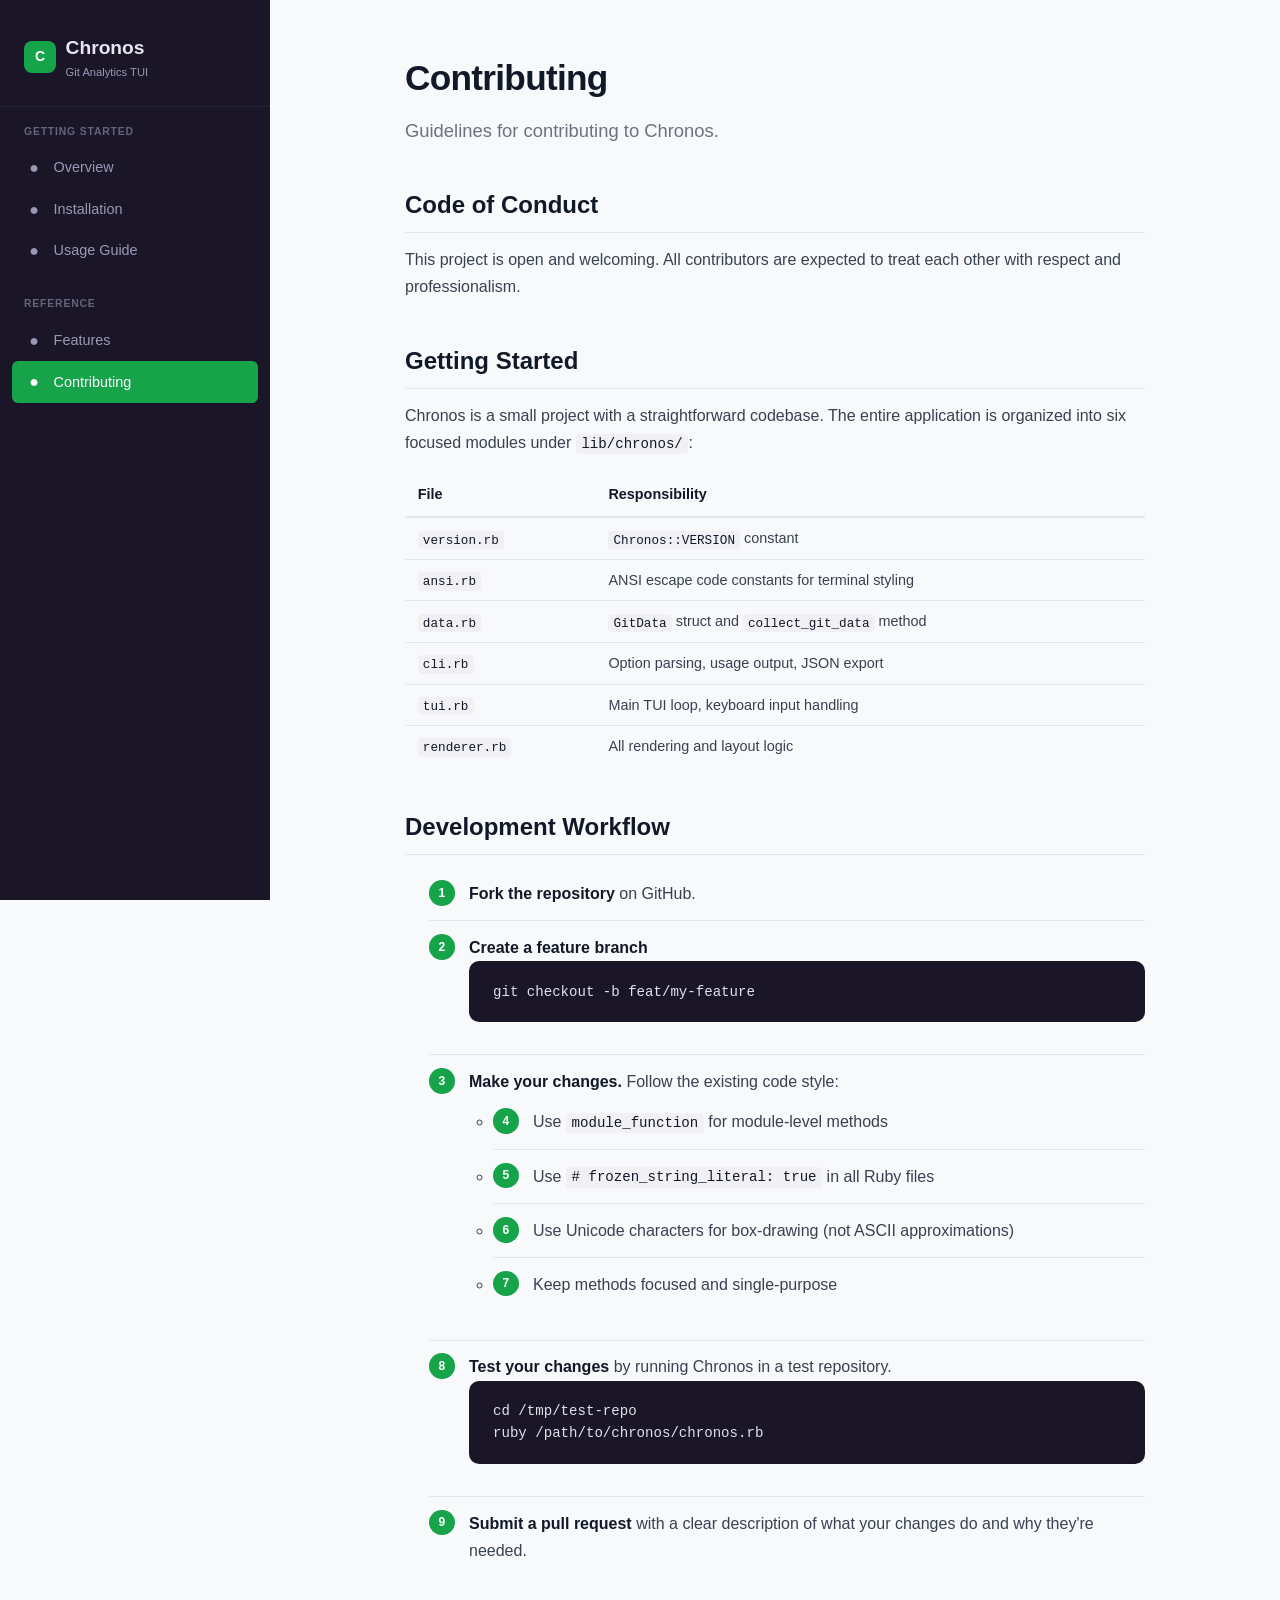
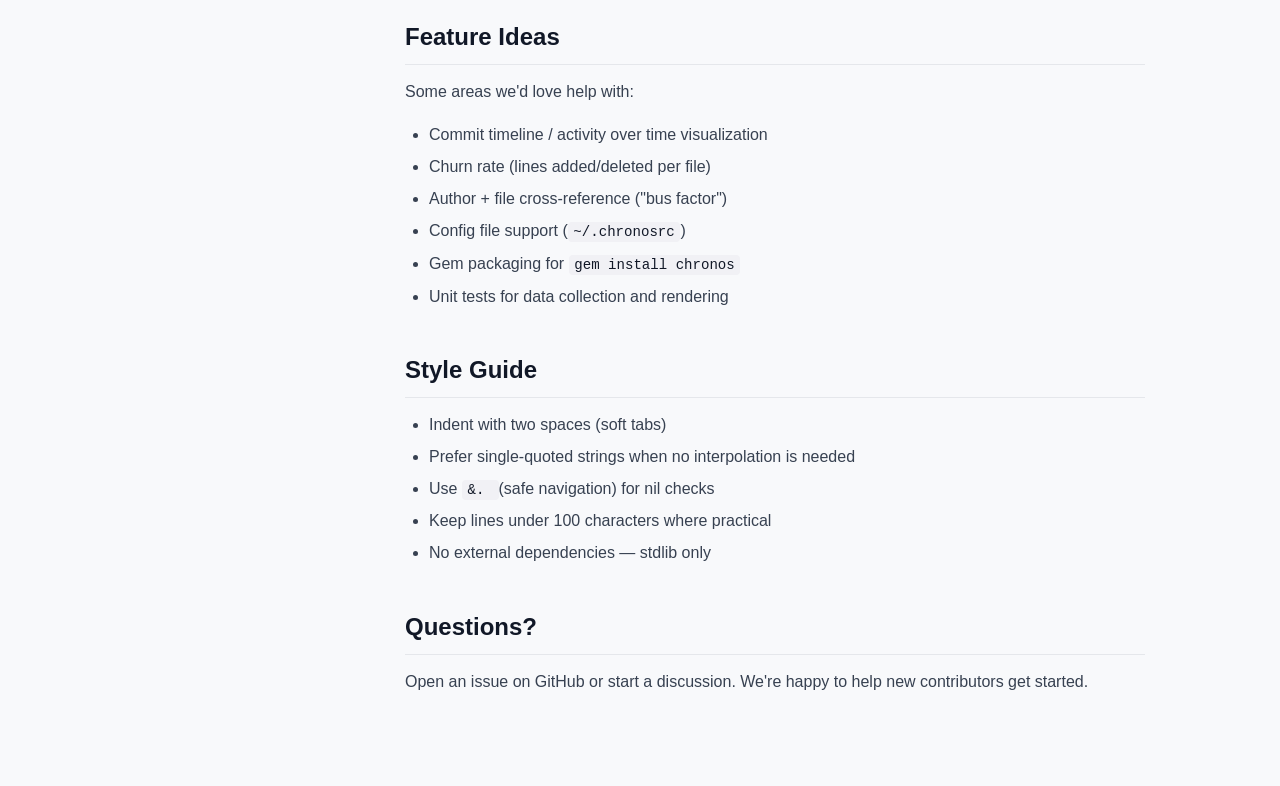
==== dcs/contributing.html @ 90f4c816 "refactor: split into lib/ and bin/, add dcs/ documentation website, make repo public" ====
<!DOCTYPE html>
<html lang="en">
<head>
  <meta charset="UTF-8">
  <meta name="viewport" content="width=device-width, initial-scale=1.0">
  <title>Contributing — Chronos</title>
  <link rel="stylesheet" href="assets/style.css">
</head>
<body>
  <aside class="sidebar">
    <div class="sidebar-logo">
      <a href="index.html">
        <div class="logo-icon">C</div>
        <div>
          <span class="logo-text">Chronos</span>
          <span class="logo-sub">Git Analytics TUI</span>
        </div>
      </a>
    </div>
    <nav class="sidebar-nav">
      <div class="nav-section">
        <div class="nav-label">Getting Started</div>
        <a href="index.html"><span class="nav-icon">&#9679;</span> Overview</a>
        <a href="installation.html"><span class="nav-icon">&#9679;</span> Installation</a>
        <a href="usage.html"><span class="nav-icon">&#9679;</span> Usage Guide</a>
      </div>
      <div class="nav-section">
        <div class="nav-label">Reference</div>
        <a href="features.html"><span class="nav-icon">&#9679;</span> Features</a>
        <a href="contributing.html" class="active"><span class="nav-icon">&#9679;</span> Contributing</a>
      </div>
    </nav>
  </aside>

  <main class="main">
    <div class="content">
      <h1>Contributing</h1>
      <p class="lead">Guidelines for contributing to Chronos.</p>

      <h2>Code of Conduct</h2>
      <p>
        This project is open and welcoming. All contributors are expected to treat each
        other with respect and professionalism.
      </p>

      <h2>Getting Started</h2>
      <p>
        Chronos is a small project with a straightforward codebase. The entire application
        is organized into six focused modules under <code>lib/chronos/</code>:
      </p>

      <table>
        <thead>
          <tr>
            <th>File</th>
            <th>Responsibility</th>
          </tr>
        </thead>
        <tbody>
          <tr>
            <td><code>version.rb</code></td>
            <td><code>Chronos::VERSION</code> constant</td>
          </tr>
          <tr>
            <td><code>ansi.rb</code></td>
            <td>ANSI escape code constants for terminal styling</td>
          </tr>
          <tr>
            <td><code>data.rb</code></td>
            <td><code>GitData</code> struct and <code>collect_git_data</code> method</td>
          </tr>
          <tr>
            <td><code>cli.rb</code></td>
            <td>Option parsing, usage output, JSON export</td>
          </tr>
          <tr>
            <td><code>tui.rb</code></td>
            <td>Main TUI loop, keyboard input handling</td>
          </tr>
          <tr>
            <td><code>renderer.rb</code></td>
            <td>All rendering and layout logic</td>
          </tr>
        </tbody>
      </table>

      <h2>Development Workflow</h2>
      <ol class="step-list">
        <li>
          <strong>Fork the repository</strong> on GitHub.
        </li>
        <li>
          <strong>Create a feature branch</strong>
          <pre><code>git checkout -b feat/my-feature</code></pre>
        </li>
        <li>
          <strong>Make your changes.</strong> Follow the existing code style:
          <ul>
            <li>Use <code>module_function</code> for module-level methods</li>
            <li>Use <code># frozen_string_literal: true</code> in all Ruby files</li>
            <li>Use Unicode characters for box-drawing (not ASCII approximations)</li>
            <li>Keep methods focused and single-purpose</li>
          </ul>
        </li>
        <li>
          <strong>Test your changes</strong> by running Chronos in a test repository.
          <pre><code>cd /tmp/test-repo
ruby /path/to/chronos/chronos.rb</code></pre>
        </li>
        <li>
          <strong>Submit a pull request</strong> with a clear description of what your
          changes do and why they're needed.
        </li>
      </ol>

      <h2>Feature Ideas</h2>
      <p>Some areas we'd love help with:</p>
      <ul>
        <li>Commit timeline / activity over time visualization</li>
        <li>Churn rate (lines added/deleted per file)</li>
        <li>Author + file cross-reference ("bus factor")</li>
        <li>Config file support (<code>~/.chronosrc</code>)</li>
        <li>Gem packaging for <code>gem install chronos</code></li>
        <li>Unit tests for data collection and rendering</li>
      </ul>

      <h2>Style Guide</h2>
      <ul>
        <li>Indent with two spaces (soft tabs)</li>
        <li>Prefer single-quoted strings when no interpolation is needed</li>
        <li>Use <code>&. </code> (safe navigation) for nil checks</li>
        <li>Keep lines under 100 characters where practical</li>
        <li>No external dependencies — stdlib only</li>
      </ul>

      <h2>Questions?</h2>
      <p>
        Open an issue on GitHub or start a discussion. We're happy to help new contributors
        get started.
      </p>
    </div>
  </main>
</body>
</html>
---- dcs/assets/style.css ----
:root {
  --sidebar-width: 270px;
  --primary: #16a34a;
  --primary-hover: #15803d;
  --primary-light: #dcfce7;
  --sidebar-bg: #1a1628;
  --sidebar-hover: #252040;
  --sidebar-text: #9d97b5;
  --sidebar-heading: #e8e5f0;
  --sidebar-active: #f0f0ff;
  --bg: #f8f9fb;
  --surface: #ffffff;
  --text: #374151;
  --text-light: #6b7280;
  --heading: #111827;
  --border: #e5e7eb;
  --code-bg: #1a1628;
  --code-text: #e2e0e8;
  --inline-code-bg: #f1f1f5;
  --max-width: 820px;
}

*, *::before, *::after {
  margin: 0;
  padding: 0;
  box-sizing: border-box;
}

html {
  font-size: 16px;
  scroll-behavior: smooth;
}

body {
  font-family: -apple-system, BlinkMacSystemFont, "Segoe UI", Roboto, "Helvetica Neue", Arial, sans-serif;
  color: var(--text);
  background: var(--bg);
  line-height: 1.7;
  display: flex;
  min-height: 100vh;
}

.sidebar {
  position: fixed;
  top: 0;
  left: 0;
  width: var(--sidebar-width);
  height: 100vh;
  background: var(--sidebar-bg);
  overflow-y: auto;
  z-index: 50;
  padding: 2rem 0;
}

.sidebar-logo {
  padding: 0 1.5rem 1.5rem;
  border-bottom: 1px solid rgba(255,255,255,0.06);
  margin-bottom: 1rem;
}

.sidebar-logo a {
  text-decoration: none;
  display: flex;
  align-items: center;
  gap: 0.6rem;
}

.sidebar-logo .logo-icon {
  width: 32px;
  height: 32px;
  background: var(--primary);
  border-radius: 8px;
  display: flex;
  align-items: center;
  justify-content: center;
  font-weight: 800;
  font-size: 14px;
  color: #fff;
  flex-shrink: 0;
}

.sidebar-logo .logo-text {
  font-size: 1.2rem;
  font-weight: 700;
  color: var(--sidebar-heading);
}

.sidebar-logo .logo-sub {
  font-size: 0.7rem;
  color: var(--sidebar-text);
  display: block;
  margin-top: -2px;
}

.sidebar-nav {
  padding: 0 0.75rem;
}

.sidebar-nav .nav-section {
  margin-bottom: 1.5rem;
}

.sidebar-nav .nav-label {
  font-size: 0.65rem;
  font-weight: 600;
  text-transform: uppercase;
  letter-spacing: 0.08em;
  color: var(--sidebar-text);
  padding: 0 0.75rem;
  margin-bottom: 0.4rem;
  opacity: 0.6;
}

.sidebar-nav a {
  display: flex;
  align-items: center;
  gap: 0.6rem;
  padding: 0.45rem 0.75rem;
  color: var(--sidebar-text);
  text-decoration: none;
  border-radius: 6px;
  font-size: 0.9rem;
  transition: all 0.15s;
}

.sidebar-nav a:hover {
  background: var(--sidebar-hover);
  color: var(--sidebar-heading);
}

.sidebar-nav a.active {
  background: var(--primary);
  color: #fff;
  font-weight: 500;
}

.sidebar-nav a .nav-icon {
  width: 20px;
  text-align: center;
  font-size: 1rem;
  flex-shrink: 0;
}

.main {
  margin-left: var(--sidebar-width);
  flex: 1;
  min-height: 100vh;
  padding: 0;
}

.content {
  max-width: var(--max-width);
  margin: 0 auto;
  padding: 3rem 2.5rem 5rem;
}

.content h1 {
  font-size: 2.2rem;
  font-weight: 700;
  color: var(--heading);
  margin-bottom: 0.5rem;
  letter-spacing: -0.02em;
}

.content h1 + .lead {
  font-size: 1.15rem;
  color: var(--text-light);
  margin-bottom: 2.5rem;
  line-height: 1.6;
}

.content h2 {
  font-size: 1.5rem;
  font-weight: 600;
  color: var(--heading);
  margin-top: 2.5rem;
  margin-bottom: 0.8rem;
  padding-bottom: 0.4rem;
  border-bottom: 1px solid var(--border);
}

.content h3 {
  font-size: 1.15rem;
  font-weight: 600;
  color: var(--heading);
  margin-top: 1.8rem;
  margin-bottom: 0.5rem;
}

.content p {
  margin-bottom: 1rem;
}

.content a {
  color: var(--primary);
  text-decoration: none;
}

.content a:hover {
  text-decoration: underline;
}

.content ul, .content ol {
  margin-bottom: 1rem;
  padding-left: 1.5rem;
}

.content li {
  margin-bottom: 0.3rem;
}

.content strong {
  font-weight: 600;
  color: var(--heading);
}

.content code {
  font-family: "SF Mono", "Fira Code", "Fira Mono", Menlo, Consolas, monospace;
  font-size: 0.88em;
  background: var(--inline-code-bg);
  padding: 0.15em 0.4em;
  border-radius: 4px;
  color: var(--heading);
}

.content pre {
  background: var(--code-bg);
  color: var(--code-text);
  padding: 1.2rem 1.5rem;
  border-radius: 10px;
  overflow-x: auto;
  margin-bottom: 1.2rem;
  font-size: 0.88rem;
  line-height: 1.6;
  font-family: "SF Mono", "Fira Code", "Fira Mono", Menlo, Consolas, monospace;
}

.content pre code {
  background: none;
  padding: 0;
  color: inherit;
  font-size: inherit;
  border-radius: 0;
}

.content blockquote {
  border-left: 3px solid var(--primary);
  background: var(--primary-light);
  padding: 0.8rem 1.2rem;
  margin-bottom: 1rem;
  border-radius: 0 8px 8px 0;
  color: var(--text);
}

.content blockquote strong {
  color: var(--heading);
}

.content hr {
  border: none;
  border-top: 1px solid var(--border);
  margin: 2rem 0;
}

.content table {
  width: 100%;
  border-collapse: collapse;
  margin-bottom: 1.2rem;
  font-size: 0.9rem;
}

.content table th {
  text-align: left;
  font-weight: 600;
  padding: 0.6rem 0.8rem;
  border-bottom: 2px solid var(--border);
  color: var(--heading);
}

.content table td {
  padding: 0.5rem 0.8rem;
  border-bottom: 1px solid var(--border);
}

.content table tr:last-child td {
  border-bottom: none;
}

.feature-grid {
  display: grid;
  grid-template-columns: repeat(auto-fill, minmax(220px, 1fr));
  gap: 1rem;
  margin: 1.5rem 0;
}

.feature-card {
  background: var(--surface);
  border: 1px solid var(--border);
  border-radius: 10px;
  padding: 1.3rem;
  transition: box-shadow 0.2s, transform 0.2s;
}

.feature-card:hover {
  box-shadow: 0 4px 12px rgba(0,0,0,0.06);
  transform: translateY(-1px);
}

.feature-card .icon {
  font-size: 1.5rem;
  margin-bottom: 0.5rem;
}

.feature-card h3 {
  font-size: 0.95rem;
  font-weight: 600;
  margin-bottom: 0.3rem;
  margin-top: 0;
  border: none;
}

.feature-card p {
  font-size: 0.85rem;
  color: var(--text-light);
  margin-bottom: 0;
}

.step-list {
  list-style: none;
  padding: 0;
  counter-reset: step;
}

.step-list li {
  counter-increment: step;
  padding: 0.8rem 0 0.8rem 2.5rem;
  position: relative;
  margin-bottom: 0;
  border-bottom: 1px solid var(--border);
}

.step-list li::before {
  content: counter(step);
  position: absolute;
  left: 0;
  top: 0.8rem;
  width: 1.6rem;
  height: 1.6rem;
  background: var(--primary);
  color: #fff;
  border-radius: 50%;
  display: flex;
  align-items: center;
  justify-content: center;
  font-size: 0.75rem;
  font-weight: 700;
}

.step-list li:last-child {
  border-bottom: none;
}

.key-grid {
  display: grid;
  grid-template-columns: auto 1fr;
  gap: 0;
  margin: 1rem 0;
  border: 1px solid var(--border);
  border-radius: 8px;
  overflow: hidden;
}

.key-grid .key {
  font-family: "SF Mono", "Fira Code", monospace;
  font-size: 0.85rem;
  padding: 0.5rem 1rem;
  background: var(--inline-code-bg);
  font-weight: 600;
  border-bottom: 1px solid var(--border);
  border-right: 1px solid var(--border);
  white-space: nowrap;
}

.key-grid .desc {
  padding: 0.5rem 1rem;
  border-bottom: 1px solid var(--border);
  font-size: 0.9rem;
}

.key-grid .key:last-child, .key-grid .desc:last-child {
  border-bottom: none;
}

@media (max-width: 768px) {
  .sidebar {
    position: relative;
    width: 100%;
    height: auto;
    padding: 1rem 0;
  }

  .sidebar-logo {
    padding-bottom: 1rem;
  }

  .sidebar-nav {
    display: flex;
    flex-wrap: wrap;
    gap: 0;
  }

  .sidebar-nav .nav-section {
    margin-bottom: 0;
    width: 100%;
  }

  .sidebar-nav a {
    display: inline-block;
    padding: 0.3rem 0.75rem;
    font-size: 0.85rem;
  }

  .main {
    margin-left: 0;
  }

  .content {
    padding: 2rem 1.5rem;
  }

  .feature-grid {
    grid-template-columns: 1fr;
  }
}
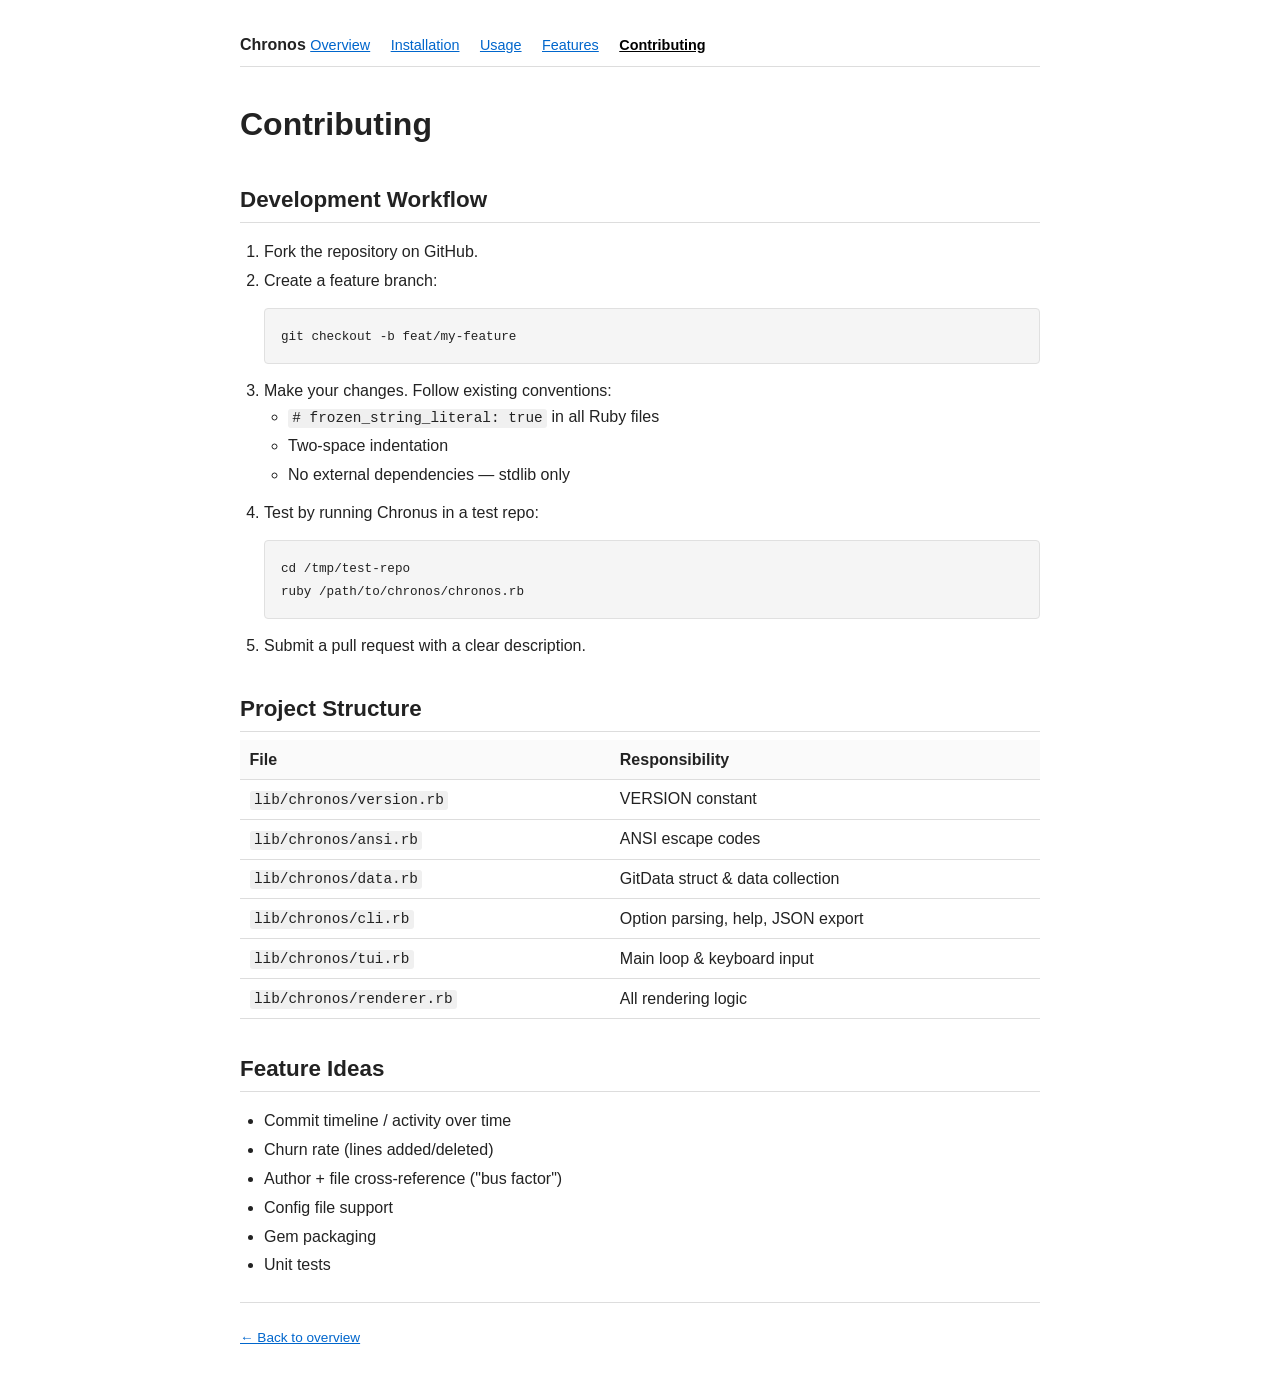
==== commit 722d99e3: "style: simplify dcs website to plain white generic look" ====
--- a/dcs/contributing.html
+++ b/dcs/contributing.html
@@ -7,138 +7,62 @@
   <link rel="stylesheet" href="assets/style.css">
 </head>
 <body>
-  <aside class="sidebar">
-    <div class="sidebar-logo">
-      <a href="index.html">
-        <div class="logo-icon">C</div>
-        <div>
-          <span class="logo-text">Chronos</span>
-          <span class="logo-sub">Git Analytics TUI</span>
-        </div>
-      </a>
-    </div>
-    <nav class="sidebar-nav">
-      <div class="nav-section">
-        <div class="nav-label">Getting Started</div>
-        <a href="index.html"><span class="nav-icon">&#9679;</span> Overview</a>
-        <a href="installation.html"><span class="nav-icon">&#9679;</span> Installation</a>
-        <a href="usage.html"><span class="nav-icon">&#9679;</span> Usage Guide</a>
-      </div>
-      <div class="nav-section">
-        <div class="nav-label">Reference</div>
-        <a href="features.html"><span class="nav-icon">&#9679;</span> Features</a>
-        <a href="contributing.html" class="active"><span class="nav-icon">&#9679;</span> Contributing</a>
-      </div>
-    </nav>
-  </aside>
+  <nav>
+    <strong>Chronos</strong>
+    <a href="index.html">Overview</a>
+    <a href="installation.html">Installation</a>
+    <a href="usage.html">Usage</a>
+    <a href="features.html">Features</a>
+    <a href="contributing.html" class="active">Contributing</a>
+  </nav>
 
-  <main class="main">
-    <div class="content">
-      <h1>Contributing</h1>
-      <p class="lead">Guidelines for contributing to Chronos.</p>
+  <h1>Contributing</h1>
 
-      <h2>Code of Conduct</h2>
-      <p>
-        This project is open and welcoming. All contributors are expected to treat each
-        other with respect and professionalism.
-      </p>
+  <h2>Development Workflow</h2>
+  <ol>
+    <li>Fork the repository on GitHub.</li>
+    <li>
+      Create a feature branch:
+      <pre><code>git checkout -b feat/my-feature</code></pre>
+    </li>
+    <li>
+      Make your changes. Follow existing conventions:
+      <ul>
+        <li><code># frozen_string_literal: true</code> in all Ruby files</li>
+        <li>Two-space indentation</li>
+        <li>No external dependencies &mdash; stdlib only</li>
+      </ul>
+    </li>
+    <li>
+      Test by running Chronus in a test repo:
+      <pre><code>cd /tmp/test-repo
+ruby /path/to/chronos/chronos.rb</code></pre>
+    </li>
+    <li>Submit a pull request with a clear description.</li>
+  </ol>
 
-      <h2>Getting Started</h2>
-      <p>
-        Chronos is a small project with a straightforward codebase. The entire application
-        is organized into six focused modules under <code>lib/chronos/</code>:
-      </p>
+  <h2>Project Structure</h2>
+  <table>
+    <tr><th>File</th><th>Responsibility</th></tr>
+    <tr><td><code>lib/chronos/version.rb</code></td><td>VERSION constant</td></tr>
+    <tr><td><code>lib/chronos/ansi.rb</code></td><td>ANSI escape codes</td></tr>
+    <tr><td><code>lib/chronos/data.rb</code></td><td>GitData struct &amp; data collection</td></tr>
+    <tr><td><code>lib/chronos/cli.rb</code></td><td>Option parsing, help, JSON export</td></tr>
+    <tr><td><code>lib/chronos/tui.rb</code></td><td>Main loop &amp; keyboard input</td></tr>
+    <tr><td><code>lib/chronos/renderer.rb</code></td><td>All rendering logic</td></tr>
+  </table>
 
-      <table>
-        <thead>
-          <tr>
-            <th>File</th>
-            <th>Responsibility</th>
-          </tr>
-        </thead>
-        <tbody>
-          <tr>
-            <td><code>version.rb</code></td>
-            <td><code>Chronos::VERSION</code> constant</td>
-          </tr>
-          <tr>
-            <td><code>ansi.rb</code></td>
-            <td>ANSI escape code constants for terminal styling</td>
-          </tr>
-          <tr>
-            <td><code>data.rb</code></td>
-            <td><code>GitData</code> struct and <code>collect_git_data</code> method</td>
-          </tr>
-          <tr>
-            <td><code>cli.rb</code></td>
-            <td>Option parsing, usage output, JSON export</td>
-          </tr>
-          <tr>
-            <td><code>tui.rb</code></td>
-            <td>Main TUI loop, keyboard input handling</td>
-          </tr>
-          <tr>
-            <td><code>renderer.rb</code></td>
-            <td>All rendering and layout logic</td>
-          </tr>
-        </tbody>
-      </table>
+  <h2>Feature Ideas</h2>
+  <ul>
+    <li>Commit timeline / activity over time</li>
+    <li>Churn rate (lines added/deleted)</li>
+    <li>Author + file cross-reference ("bus factor")</li>
+    <li>Config file support</li>
+    <li>Gem packaging</li>
+    <li>Unit tests</li>
+  </ul>
 
-      <h2>Development Workflow</h2>
-      <ol class="step-list">
-        <li>
-          <strong>Fork the repository</strong> on GitHub.
-        </li>
-        <li>
-          <strong>Create a feature branch</strong>
-          <pre><code>git checkout -b feat/my-feature</code></pre>
-        </li>
-        <li>
-          <strong>Make your changes.</strong> Follow the existing code style:
-          <ul>
-            <li>Use <code>module_function</code> for module-level methods</li>
-            <li>Use <code># frozen_string_literal: true</code> in all Ruby files</li>
-            <li>Use Unicode characters for box-drawing (not ASCII approximations)</li>
-            <li>Keep methods focused and single-purpose</li>
-          </ul>
-        </li>
-        <li>
-          <strong>Test your changes</strong> by running Chronos in a test repository.
-          <pre><code>cd /tmp/test-repo
-ruby /path/to/chronos/chronos.rb</code></pre>
-        </li>
-        <li>
-          <strong>Submit a pull request</strong> with a clear description of what your
-          changes do and why they're needed.
-        </li>
-      </ol>
-
-      <h2>Feature Ideas</h2>
-      <p>Some areas we'd love help with:</p>
-      <ul>
-        <li>Commit timeline / activity over time visualization</li>
-        <li>Churn rate (lines added/deleted per file)</li>
-        <li>Author + file cross-reference ("bus factor")</li>
-        <li>Config file support (<code>~/.chronosrc</code>)</li>
-        <li>Gem packaging for <code>gem install chronos</code></li>
-        <li>Unit tests for data collection and rendering</li>
-      </ul>
-
-      <h2>Style Guide</h2>
-      <ul>
-        <li>Indent with two spaces (soft tabs)</li>
-        <li>Prefer single-quoted strings when no interpolation is needed</li>
-        <li>Use <code>&. </code> (safe navigation) for nil checks</li>
-        <li>Keep lines under 100 characters where practical</li>
-        <li>No external dependencies — stdlib only</li>
-      </ul>
-
-      <h2>Questions?</h2>
-      <p>
-        Open an issue on GitHub or start a discussion. We're happy to help new contributors
-        get started.
-      </p>
-    </div>
-  </main>
+  <hr>
+  <p style="color:#888;font-size:0.85rem;"><a href="index.html">&larr; Back to overview</a></p>
 </body>
 </html>
--- a/dcs/assets/style.css
+++ b/dcs/assets/style.css
@@ -1,434 +1,55 @@
-:root {
-  --sidebar-width: 270px;
-  --primary: #16a34a;
-  --primary-hover: #15803d;
-  --primary-light: #dcfce7;
-  --sidebar-bg: #1a1628;
-  --sidebar-hover: #252040;
-  --sidebar-text: #9d97b5;
-  --sidebar-heading: #e8e5f0;
-  --sidebar-active: #f0f0ff;
-  --bg: #f8f9fb;
-  --surface: #ffffff;
-  --text: #374151;
-  --text-light: #6b7280;
-  --heading: #111827;
-  --border: #e5e7eb;
-  --code-bg: #1a1628;
-  --code-text: #e2e0e8;
-  --inline-code-bg: #f1f1f5;
-  --max-width: 820px;
-}
-
-*, *::before, *::after {
-  margin: 0;
-  padding: 0;
-  box-sizing: border-box;
-}
-
-html {
-  font-size: 16px;
-  scroll-behavior: smooth;
-}
-
 body {
-  font-family: -apple-system, BlinkMacSystemFont, "Segoe UI", Roboto, "Helvetica Neue", Arial, sans-serif;
-  color: var(--text);
-  background: var(--bg);
-  line-height: 1.7;
-  display: flex;
-  min-height: 100vh;
-}
-
-.sidebar {
-  position: fixed;
-  top: 0;
-  left: 0;
-  width: var(--sidebar-width);
-  height: 100vh;
-  background: var(--sidebar-bg);
-  overflow-y: auto;
-  z-index: 50;
-  padding: 2rem 0;
-}
-
-.sidebar-logo {
-  padding: 0 1.5rem 1.5rem;
-  border-bottom: 1px solid rgba(255,255,255,0.06);
-  margin-bottom: 1rem;
-}
-
-.sidebar-logo a {
-  text-decoration: none;
-  display: flex;
-  align-items: center;
-  gap: 0.6rem;
-}
-
-.sidebar-logo .logo-icon {
-  width: 32px;
-  height: 32px;
-  background: var(--primary);
-  border-radius: 8px;
-  display: flex;
-  align-items: center;
-  justify-content: center;
-  font-weight: 800;
-  font-size: 14px;
-  color: #fff;
-  flex-shrink: 0;
-}
-
-.sidebar-logo .logo-text {
-  font-size: 1.2rem;
-  font-weight: 700;
-  color: var(--sidebar-heading);
-}
-
-.sidebar-logo .logo-sub {
-  font-size: 0.7rem;
-  color: var(--sidebar-text);
-  display: block;
-  margin-top: -2px;
-}
-
-.sidebar-nav {
-  padding: 0 0.75rem;
-}
-
-.sidebar-nav .nav-section {
-  margin-bottom: 1.5rem;
-}
-
-.sidebar-nav .nav-label {
-  font-size: 0.65rem;
-  font-weight: 600;
-  text-transform: uppercase;
-  letter-spacing: 0.08em;
-  color: var(--sidebar-text);
-  padding: 0 0.75rem;
-  margin-bottom: 0.4rem;
-  opacity: 0.6;
-}
-
-.sidebar-nav a {
-  display: flex;
-  align-items: center;
-  gap: 0.6rem;
-  padding: 0.45rem 0.75rem;
-  color: var(--sidebar-text);
-  text-decoration: none;
-  border-radius: 6px;
-  font-size: 0.9rem;
-  transition: all 0.15s;
-}
-
-.sidebar-nav a:hover {
-  background: var(--sidebar-hover);
-  color: var(--sidebar-heading);
-}
-
-.sidebar-nav a.active {
-  background: var(--primary);
-  color: #fff;
-  font-weight: 500;
-}
-
-.sidebar-nav a .nav-icon {
-  width: 20px;
-  text-align: center;
-  font-size: 1rem;
-  flex-shrink: 0;
-}
-
-.main {
-  margin-left: var(--sidebar-width);
-  flex: 1;
-  min-height: 100vh;
-  padding: 0;
-}
-
-.content {
-  max-width: var(--max-width);
+  font-family: -apple-system, BlinkMacSystemFont, "Segoe UI", Roboto, sans-serif;
+  max-width: 800px;
   margin: 0 auto;
-  padding: 3rem 2.5rem 5rem;
-}
-
-.content h1 {
-  font-size: 2.2rem;
-  font-weight: 700;
-  color: var(--heading);
-  margin-bottom: 0.5rem;
-  letter-spacing: -0.02em;
-}
-
-.content h1 + .lead {
-  font-size: 1.15rem;
-  color: var(--text-light);
-  margin-bottom: 2.5rem;
+  padding: 2rem;
+  background: #fff;
+  color: #222;
   line-height: 1.6;
 }
 
-.content h2 {
-  font-size: 1.5rem;
-  font-weight: 600;
-  color: var(--heading);
-  margin-top: 2.5rem;
-  margin-bottom: 0.8rem;
-  padding-bottom: 0.4rem;
-  border-bottom: 1px solid var(--border);
+h1 { font-size: 2rem; margin-bottom: 0.3rem; }
+h2 { font-size: 1.4rem; margin-top: 2rem; margin-bottom: 0.5rem; border-bottom: 1px solid #ddd; padding-bottom: 0.3rem; }
+h3 { font-size: 1.1rem; margin-top: 1.5rem; margin-bottom: 0.3rem; }
+p { margin-bottom: 0.8rem; }
+a { color: #06c; }
+a:hover { text-decoration: underline; }
+
+pre {
+  background: #f5f5f5;
+  padding: 1rem;
+  overflow-x: auto;
+  font-size: 0.88rem;
+  border: 1px solid #e0e0e0;
+  border-radius: 4px;
 }
 
-.content h3 {
-  font-size: 1.15rem;
-  font-weight: 600;
-  color: var(--heading);
-  margin-top: 1.8rem;
-  margin-bottom: 0.5rem;
+code {
+  font-family: "SF Mono", "Fira Code", Menlo, Consolas, monospace;
+  background: #f0f0f0;
+  padding: 0.1em 0.3em;
+  border-radius: 3px;
+  font-size: 0.9em;
 }
 
-.content p {
-  margin-bottom: 1rem;
+pre code { background: none; padding: 0; }
+
+ul, ol { margin-bottom: 0.8rem; padding-left: 1.5rem; }
+li { margin-bottom: 0.2rem; }
+
+table { width: 100%; border-collapse: collapse; margin-bottom: 1rem; }
+table th, table td { padding: 0.4rem 0.6rem; text-align: left; border-bottom: 1px solid #ddd; }
+table th { font-weight: 600; background: #fafafa; }
+
+blockquote {
+  border-left: 3px solid #ccc;
+  padding: 0.5rem 1rem;
+  margin-bottom: 0.8rem;
+  background: #fafafa;
 }
 
-.content a {
-  color: var(--primary);
-  text-decoration: none;
-}
+hr { border: none; border-top: 1px solid #ddd; margin: 1.5rem 0; }
 
-.content a:hover {
-  text-decoration: underline;
-}
-
-.content ul, .content ol {
-  margin-bottom: 1rem;
-  padding-left: 1.5rem;
-}
-
-.content li {
-  margin-bottom: 0.3rem;
-}
-
-.content strong {
-  font-weight: 600;
-  color: var(--heading);
-}
-
-.content code {
-  font-family: "SF Mono", "Fira Code", "Fira Mono", Menlo, Consolas, monospace;
-  font-size: 0.88em;
-  background: var(--inline-code-bg);
-  padding: 0.15em 0.4em;
-  border-radius: 4px;
-  color: var(--heading);
-}
-
-.content pre {
-  background: var(--code-bg);
-  color: var(--code-text);
-  padding: 1.2rem 1.5rem;
-  border-radius: 10px;
-  overflow-x: auto;
-  margin-bottom: 1.2rem;
-  font-size: 0.88rem;
-  line-height: 1.6;
-  font-family: "SF Mono", "Fira Code", "Fira Mono", Menlo, Consolas, monospace;
-}
-
-.content pre code {
-  background: none;
-  padding: 0;
-  color: inherit;
-  font-size: inherit;
-  border-radius: 0;
-}
-
-.content blockquote {
-  border-left: 3px solid var(--primary);
-  background: var(--primary-light);
-  padding: 0.8rem 1.2rem;
-  margin-bottom: 1rem;
-  border-radius: 0 8px 8px 0;
-  color: var(--text);
-}
-
-.content blockquote strong {
-  color: var(--heading);
-}
-
-.content hr {
-  border: none;
-  border-top: 1px solid var(--border);
-  margin: 2rem 0;
-}
-
-.content table {
-  width: 100%;
-  border-collapse: collapse;
-  margin-bottom: 1.2rem;
-  font-size: 0.9rem;
-}
-
-.content table th {
-  text-align: left;
-  font-weight: 600;
-  padding: 0.6rem 0.8rem;
-  border-bottom: 2px solid var(--border);
-  color: var(--heading);
-}
-
-.content table td {
-  padding: 0.5rem 0.8rem;
-  border-bottom: 1px solid var(--border);
-}
-
-.content table tr:last-child td {
-  border-bottom: none;
-}
-
-.feature-grid {
-  display: grid;
-  grid-template-columns: repeat(auto-fill, minmax(220px, 1fr));
-  gap: 1rem;
-  margin: 1.5rem 0;
-}
-
-.feature-card {
-  background: var(--surface);
-  border: 1px solid var(--border);
-  border-radius: 10px;
-  padding: 1.3rem;
-  transition: box-shadow 0.2s, transform 0.2s;
-}
-
-.feature-card:hover {
-  box-shadow: 0 4px 12px rgba(0,0,0,0.06);
-  transform: translateY(-1px);
-}
-
-.feature-card .icon {
-  font-size: 1.5rem;
-  margin-bottom: 0.5rem;
-}
-
-.feature-card h3 {
-  font-size: 0.95rem;
-  font-weight: 600;
-  margin-bottom: 0.3rem;
-  margin-top: 0;
-  border: none;
-}
-
-.feature-card p {
-  font-size: 0.85rem;
-  color: var(--text-light);
-  margin-bottom: 0;
-}
-
-.step-list {
-  list-style: none;
-  padding: 0;
-  counter-reset: step;
-}
-
-.step-list li {
-  counter-increment: step;
-  padding: 0.8rem 0 0.8rem 2.5rem;
-  position: relative;
-  margin-bottom: 0;
-  border-bottom: 1px solid var(--border);
-}
-
-.step-list li::before {
-  content: counter(step);
-  position: absolute;
-  left: 0;
-  top: 0.8rem;
-  width: 1.6rem;
-  height: 1.6rem;
-  background: var(--primary);
-  color: #fff;
-  border-radius: 50%;
-  display: flex;
-  align-items: center;
-  justify-content: center;
-  font-size: 0.75rem;
-  font-weight: 700;
-}
-
-.step-list li:last-child {
-  border-bottom: none;
-}
-
-.key-grid {
-  display: grid;
-  grid-template-columns: auto 1fr;
-  gap: 0;
-  margin: 1rem 0;
-  border: 1px solid var(--border);
-  border-radius: 8px;
-  overflow: hidden;
-}
-
-.key-grid .key {
-  font-family: "SF Mono", "Fira Code", monospace;
-  font-size: 0.85rem;
-  padding: 0.5rem 1rem;
-  background: var(--inline-code-bg);
-  font-weight: 600;
-  border-bottom: 1px solid var(--border);
-  border-right: 1px solid var(--border);
-  white-space: nowrap;
-}
-
-.key-grid .desc {
-  padding: 0.5rem 1rem;
-  border-bottom: 1px solid var(--border);
-  font-size: 0.9rem;
-}
-
-.key-grid .key:last-child, .key-grid .desc:last-child {
-  border-bottom: none;
-}
-
-@media (max-width: 768px) {
-  .sidebar {
-    position: relative;
-    width: 100%;
-    height: auto;
-    padding: 1rem 0;
-  }
-
-  .sidebar-logo {
-    padding-bottom: 1rem;
-  }
-
-  .sidebar-nav {
-    display: flex;
-    flex-wrap: wrap;
-    gap: 0;
-  }
-
-  .sidebar-nav .nav-section {
-    margin-bottom: 0;
-    width: 100%;
-  }
-
-  .sidebar-nav a {
-    display: inline-block;
-    padding: 0.3rem 0.75rem;
-    font-size: 0.85rem;
-  }
-
-  .main {
-    margin-left: 0;
-  }
-
-  .content {
-    padding: 2rem 1.5rem;
-  }
-
-  .feature-grid {
-    grid-template-columns: 1fr;
-  }
-}
+nav { margin-bottom: 2rem; padding-bottom: 0.5rem; border-bottom: 1px solid #ddd; }
+nav a { margin-right: 1rem; font-size: 0.9rem; }
+nav a.active { font-weight: 600; color: #000; }
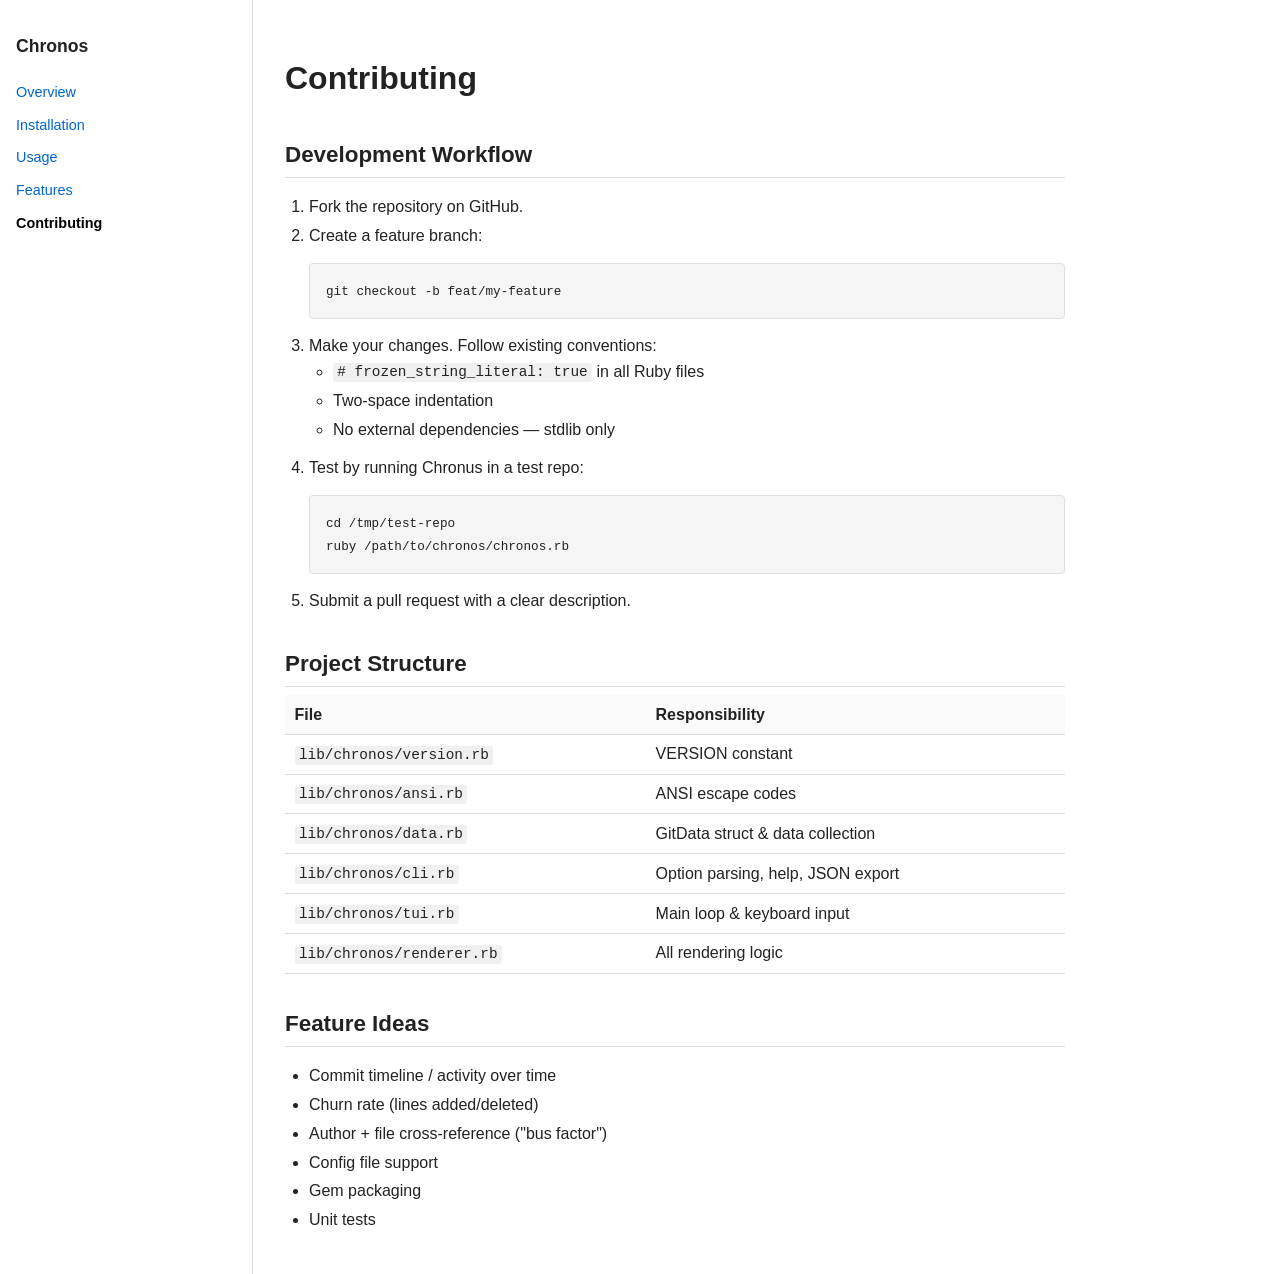
==== commit d3f907c2: "style: add plain white sidebar layout" ====
--- a/dcs/contributing.html
+++ b/dcs/contributing.html
@@ -7,62 +7,60 @@
   <link rel="stylesheet" href="assets/style.css">
 </head>
 <body>
-  <nav>
+  <div class="sidebar">
     <strong>Chronos</strong>
     <a href="index.html">Overview</a>
     <a href="installation.html">Installation</a>
     <a href="usage.html">Usage</a>
     <a href="features.html">Features</a>
     <a href="contributing.html" class="active">Contributing</a>
-  </nav>
+  </div>
+  <div class="main">
+    <h1>Contributing</h1>
 
-  <h1>Contributing</h1>
+    <h2>Development Workflow</h2>
+    <ol>
+      <li>Fork the repository on GitHub.</li>
+      <li>
+        Create a feature branch:
+        <pre><code>git checkout -b feat/my-feature</code></pre>
+      </li>
+      <li>
+        Make your changes. Follow existing conventions:
+        <ul>
+          <li><code># frozen_string_literal: true</code> in all Ruby files</li>
+          <li>Two-space indentation</li>
+          <li>No external dependencies &mdash; stdlib only</li>
+        </ul>
+      </li>
+      <li>
+        Test by running Chronus in a test repo:
+        <pre><code>cd /tmp/test-repo
+ruby /path/to/chronos/chronos.rb</code></pre>
+      </li>
+      <li>Submit a pull request with a clear description.</li>
+    </ol>
 
-  <h2>Development Workflow</h2>
-  <ol>
-    <li>Fork the repository on GitHub.</li>
-    <li>
-      Create a feature branch:
-      <pre><code>git checkout -b feat/my-feature</code></pre>
-    </li>
-    <li>
-      Make your changes. Follow existing conventions:
-      <ul>
-        <li><code># frozen_string_literal: true</code> in all Ruby files</li>
-        <li>Two-space indentation</li>
-        <li>No external dependencies &mdash; stdlib only</li>
-      </ul>
-    </li>
-    <li>
-      Test by running Chronus in a test repo:
-      <pre><code>cd /tmp/test-repo
-ruby /path/to/chronos/chronos.rb</code></pre>
-    </li>
-    <li>Submit a pull request with a clear description.</li>
-  </ol>
+    <h2>Project Structure</h2>
+    <table>
+      <tr><th>File</th><th>Responsibility</th></tr>
+      <tr><td><code>lib/chronos/version.rb</code></td><td>VERSION constant</td></tr>
+      <tr><td><code>lib/chronos/ansi.rb</code></td><td>ANSI escape codes</td></tr>
+      <tr><td><code>lib/chronos/data.rb</code></td><td>GitData struct &amp; data collection</td></tr>
+      <tr><td><code>lib/chronos/cli.rb</code></td><td>Option parsing, help, JSON export</td></tr>
+      <tr><td><code>lib/chronos/tui.rb</code></td><td>Main loop &amp; keyboard input</td></tr>
+      <tr><td><code>lib/chronos/renderer.rb</code></td><td>All rendering logic</td></tr>
+    </table>
 
-  <h2>Project Structure</h2>
-  <table>
-    <tr><th>File</th><th>Responsibility</th></tr>
-    <tr><td><code>lib/chronos/version.rb</code></td><td>VERSION constant</td></tr>
-    <tr><td><code>lib/chronos/ansi.rb</code></td><td>ANSI escape codes</td></tr>
-    <tr><td><code>lib/chronos/data.rb</code></td><td>GitData struct &amp; data collection</td></tr>
-    <tr><td><code>lib/chronos/cli.rb</code></td><td>Option parsing, help, JSON export</td></tr>
-    <tr><td><code>lib/chronos/tui.rb</code></td><td>Main loop &amp; keyboard input</td></tr>
-    <tr><td><code>lib/chronos/renderer.rb</code></td><td>All rendering logic</td></tr>
-  </table>
-
-  <h2>Feature Ideas</h2>
-  <ul>
-    <li>Commit timeline / activity over time</li>
-    <li>Churn rate (lines added/deleted)</li>
-    <li>Author + file cross-reference ("bus factor")</li>
-    <li>Config file support</li>
-    <li>Gem packaging</li>
-    <li>Unit tests</li>
-  </ul>
-
-  <hr>
-  <p style="color:#888;font-size:0.85rem;"><a href="index.html">&larr; Back to overview</a></p>
+    <h2>Feature Ideas</h2>
+    <ul>
+      <li>Commit timeline / activity over time</li>
+      <li>Churn rate (lines added/deleted)</li>
+      <li>Author + file cross-reference ("bus factor")</li>
+      <li>Config file support</li>
+      <li>Gem packaging</li>
+      <li>Unit tests</li>
+    </ul>
+  </div>
 </body>
 </html>
--- a/dcs/assets/style.css
+++ b/dcs/assets/style.css
@@ -1,11 +1,42 @@
 body {
   font-family: -apple-system, BlinkMacSystemFont, "Segoe UI", Roboto, sans-serif;
-  max-width: 800px;
-  margin: 0 auto;
-  padding: 2rem;
+  margin: 0;
+  padding: 0;
   background: #fff;
   color: #222;
   line-height: 1.6;
+  display: flex;
+  min-height: 100vh;
+}
+
+.sidebar {
+  width: 220px;
+  padding: 2rem 1rem;
+  border-right: 1px solid #ddd;
+  flex-shrink: 0;
+}
+
+.sidebar strong {
+  display: block;
+  font-size: 1.1rem;
+  margin-bottom: 1rem;
+}
+
+.sidebar a {
+  display: block;
+  padding: 0.3rem 0;
+  color: #06c;
+  text-decoration: none;
+  font-size: 0.9rem;
+}
+
+.sidebar a:hover { text-decoration: underline; }
+.sidebar a.active { font-weight: 600; color: #000; }
+
+.main {
+  flex: 1;
+  max-width: 780px;
+  padding: 2rem;
 }
 
 h1 { font-size: 2rem; margin-bottom: 0.3rem; }
@@ -49,7 +80,3 @@
 }
 
 hr { border: none; border-top: 1px solid #ddd; margin: 1.5rem 0; }
-
-nav { margin-bottom: 2rem; padding-bottom: 0.5rem; border-bottom: 1px solid #ddd; }
-nav a { margin-right: 1rem; font-size: 0.9rem; }
-nav a.active { font-weight: 600; color: #000; }
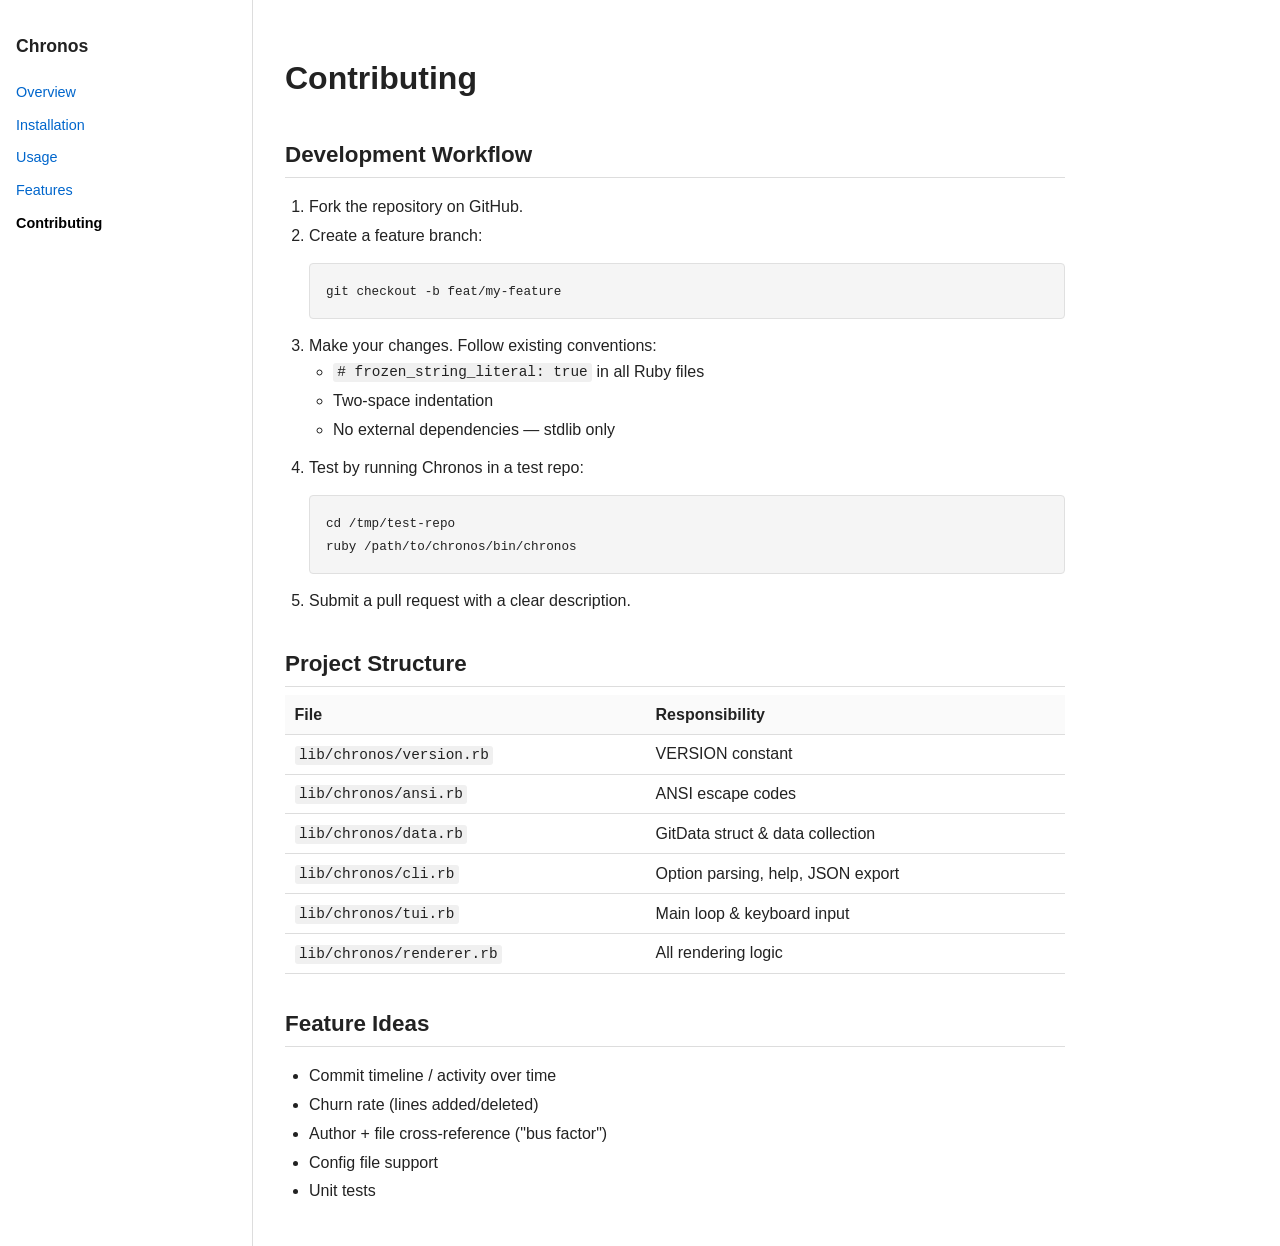
==== commit b42b046d: "package as gem (v0.1b), update docs with install instructions" ====
--- a/dcs/contributing.html
+++ b/dcs/contributing.html
@@ -34,9 +34,9 @@
         </ul>
       </li>
       <li>
-        Test by running Chronus in a test repo:
+        Test by running Chronos in a test repo:
         <pre><code>cd /tmp/test-repo
-ruby /path/to/chronos/chronos.rb</code></pre>
+ruby /path/to/chronos/bin/chronos</code></pre>
       </li>
       <li>Submit a pull request with a clear description.</li>
     </ol>
@@ -58,7 +58,6 @@
       <li>Churn rate (lines added/deleted)</li>
       <li>Author + file cross-reference ("bus factor")</li>
       <li>Config file support</li>
-      <li>Gem packaging</li>
       <li>Unit tests</li>
     </ul>
   </div>
